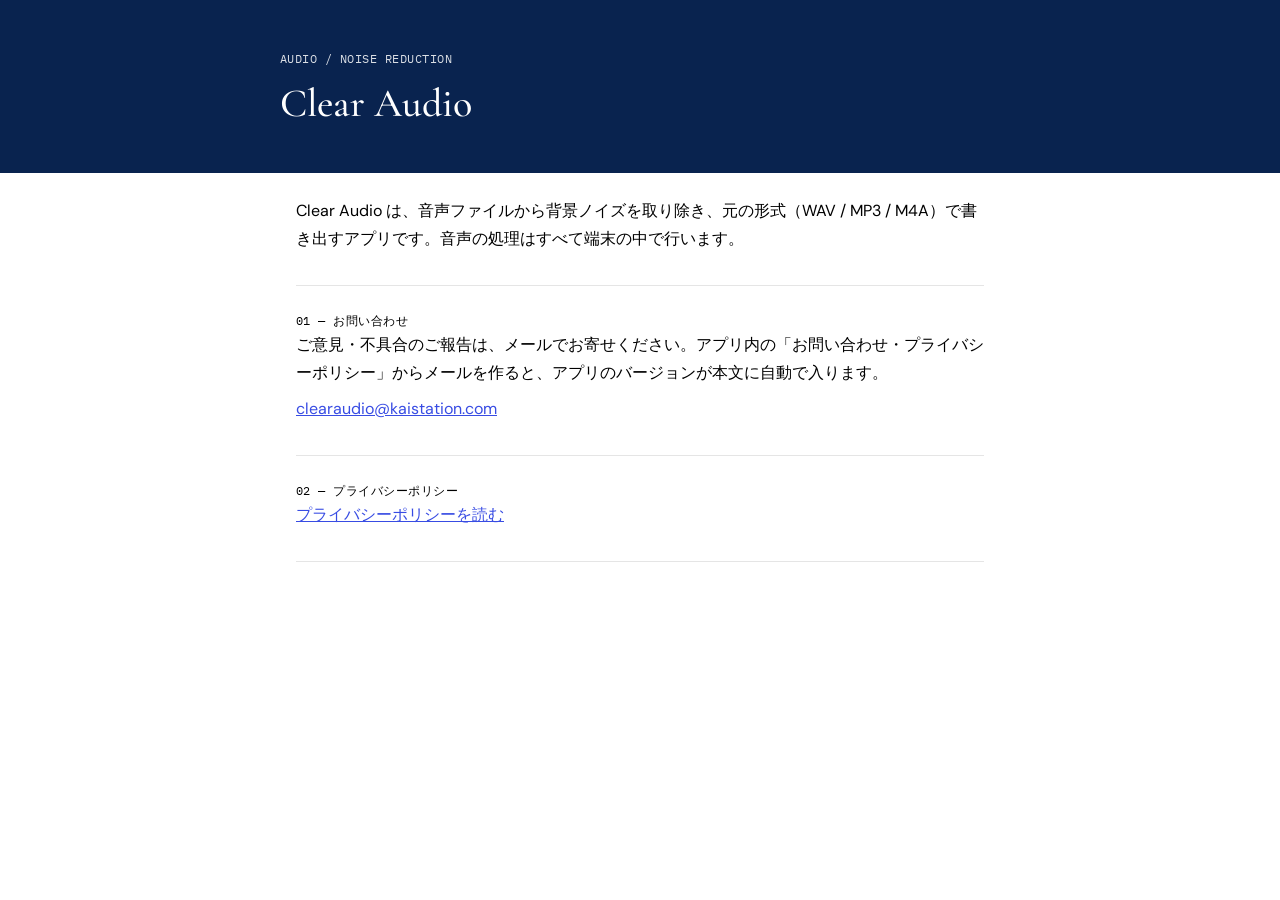
==== index.html @ 3bcc7362 "サポートページとプライバシーポリシーを追加 Co-Authored-By: Claude Opus 5.5 <noreply@anthropic.com> Claude-Session: https:" ====
<!doctype html>
<html lang="ja">
<head>
<meta charset="utf-8">
<meta name="viewport" content="width=device-width, initial-scale=1">
<title>Clear Audio サポート</title>
<link rel="stylesheet" href="https://fonts.googleapis.com/css2?family=Cormorant+Garamond:wght@500&family=DM+Sans:wght@400;500&family=IBM+Plex+Mono:wght@500&display=swap">
<link rel="stylesheet" href="style.css">
</head>
<body>
<header>
  <div class="wrap">
    <div class="eyebrow">Audio / Noise Reduction</div>
    <h1>Clear Audio</h1>
  </div>
</header>
<main class="wrap">
  <section>
    <p>Clear Audio は、音声ファイルから背景ノイズを取り除き、元の形式（WAV / MP3 / M4A）で書き出すアプリです。音声の処理はすべて端末の中で行います。</p>
  </section>
  <section>
    <div class="eyebrow">01 — お問い合わせ</div>
    <p>ご意見・不具合のご報告は、メールでお寄せください。アプリ内の「お問い合わせ・プライバシーポリシー」からメールを作ると、アプリのバージョンが本文に自動で入ります。</p>
    <p><a href="mailto:clearaudio@kaistation.com">clearaudio@kaistation.com</a></p>
  </section>
  <section>
    <div class="eyebrow">02 — プライバシーポリシー</div>
    <p><a href="privacy.html">プライバシーポリシーを読む</a></p>
  </section>
</main>
</body>
</html>
---- style.css ----
:root {
  --navy: #09234f; --blue: #384ce3; --white: #ffffff; --ink: #000000;
  --mint: #eff5f0; --rule: #e5e5e5; --quiet: #595959;
}
* { box-sizing: border-box; }
body {
  margin: 0; background: var(--white); color: var(--ink);
  font-family: "DM Sans", "Hiragino Sans", "Noto Sans JP", sans-serif;
  font-size: 16px; line-height: 1.75;
}
header { background: var(--navy); color: var(--white); padding: 48px 16px; }
.wrap { max-width: 720px; margin: 0 auto; padding: 0 16px; }
header .wrap { padding: 0; }
.eyebrow { font-family: "IBM Plex Mono", monospace; font-size: 12px; letter-spacing: 0.04em; text-transform: uppercase; }
header .eyebrow { opacity: 0.85; }
h1 { font-family: "Cormorant Garamond", serif; font-weight: 500; font-size: clamp(28px, 8vw, 40px); line-height: 1.1; margin: 12px 0 0; }
main { padding: 8px 0 48px; }
section { padding: 24px 0; border-bottom: 1px solid var(--rule); }
h2 { font-size: 18px; font-weight: 500; margin: 0 0 8px; }
p, ul { margin: 0 0 8px; }
ul { padding-left: 1.4em; }
a { color: var(--blue); }
.note { background: var(--mint); padding: 16px 20px; margin-top: 24px; }
.meta { font-family: "IBM Plex Mono", monospace; font-size: 12px; color: var(--quiet); }
footer { padding: 24px 0 48px; }
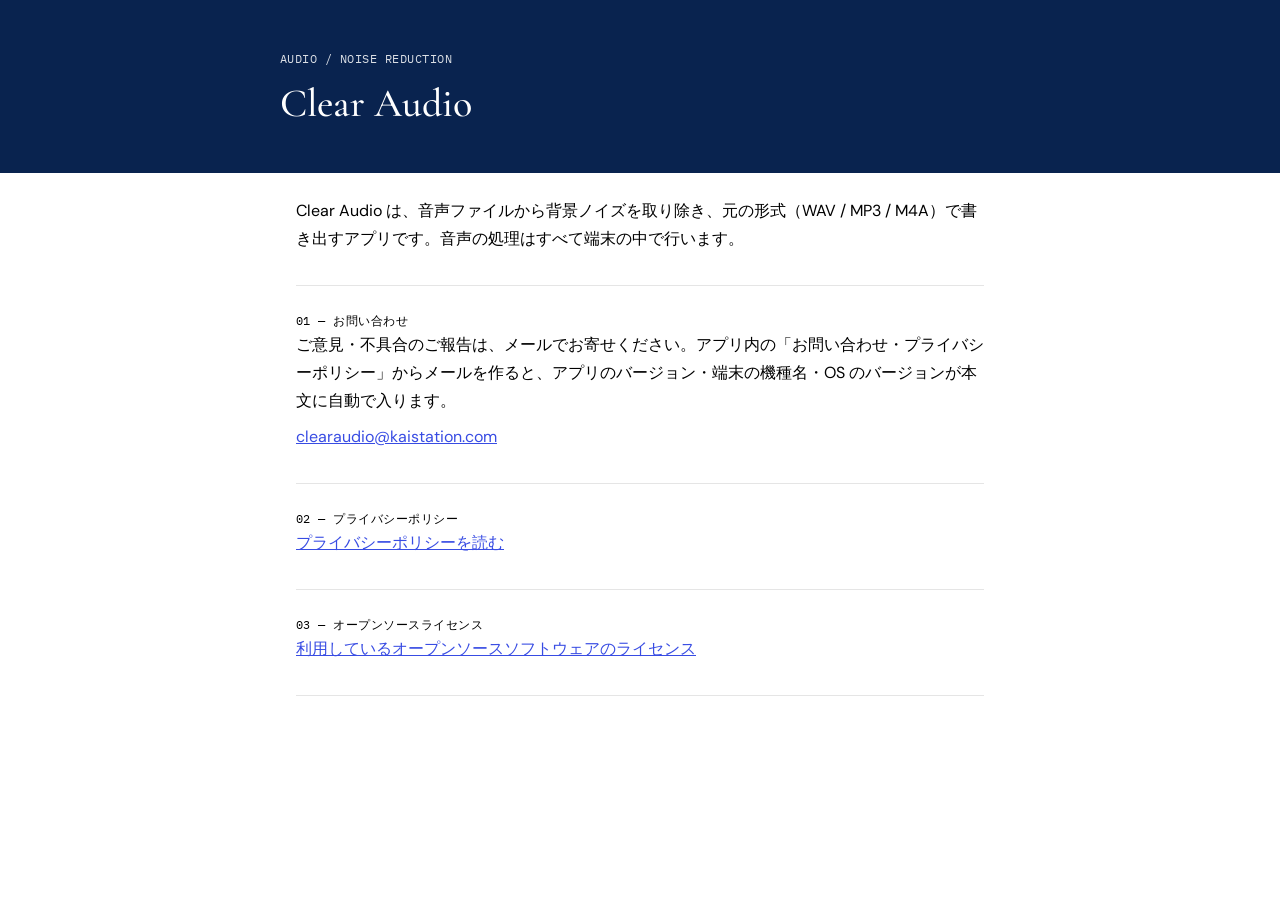
==== commit 32b5b8c2: "機種名の記載とオープンソースライセンスのページを追加 - プライバシーポリシー5章・サポートページに、問い合わせメールへ自動で入る「端末の機種名」を追記   （最終改定日を記載） - licenses" ====
--- a/index.html
+++ b/index.html
@@ -20,13 +20,17 @@
   </section>
   <section>
     <div class="eyebrow">01 — お問い合わせ</div>
-    <p>ご意見・不具合のご報告は、メールでお寄せください。アプリ内の「お問い合わせ・プライバシーポリシー」からメールを作ると、アプリのバージョンが本文に自動で入ります。</p>
+    <p>ご意見・不具合のご報告は、メールでお寄せください。アプリ内の「お問い合わせ・プライバシーポリシー」からメールを作ると、アプリのバージョン・端末の機種名・OS のバージョンが本文に自動で入ります。</p>
     <p><a href="mailto:clearaudio@kaistation.com">clearaudio@kaistation.com</a></p>
   </section>
   <section>
     <div class="eyebrow">02 — プライバシーポリシー</div>
     <p><a href="privacy.html">プライバシーポリシーを読む</a></p>
   </section>
+  <section>
+    <div class="eyebrow">03 — オープンソースライセンス</div>
+    <p><a href="licenses.html">利用しているオープンソースソフトウェアのライセンス</a></p>
+  </section>
 </main>
 </body>
 </html>
--- a/style.css
+++ b/style.css
@@ -23,3 +23,6 @@
 .note { background: var(--mint); padding: 16px 20px; margin-top: 24px; }
 .meta { font-family: "IBM Plex Mono", monospace; font-size: 12px; color: var(--quiet); }
 footer { padding: 24px 0 48px; }
+details { margin-top: 8px; }
+summary { cursor: pointer; color: var(--blue); font-size: 14px; }
+pre { white-space: pre-wrap; overflow-wrap: anywhere; font-size: 12px; line-height: 1.5; background: var(--mint); padding: 12px 16px; margin: 8px 0 0; }
